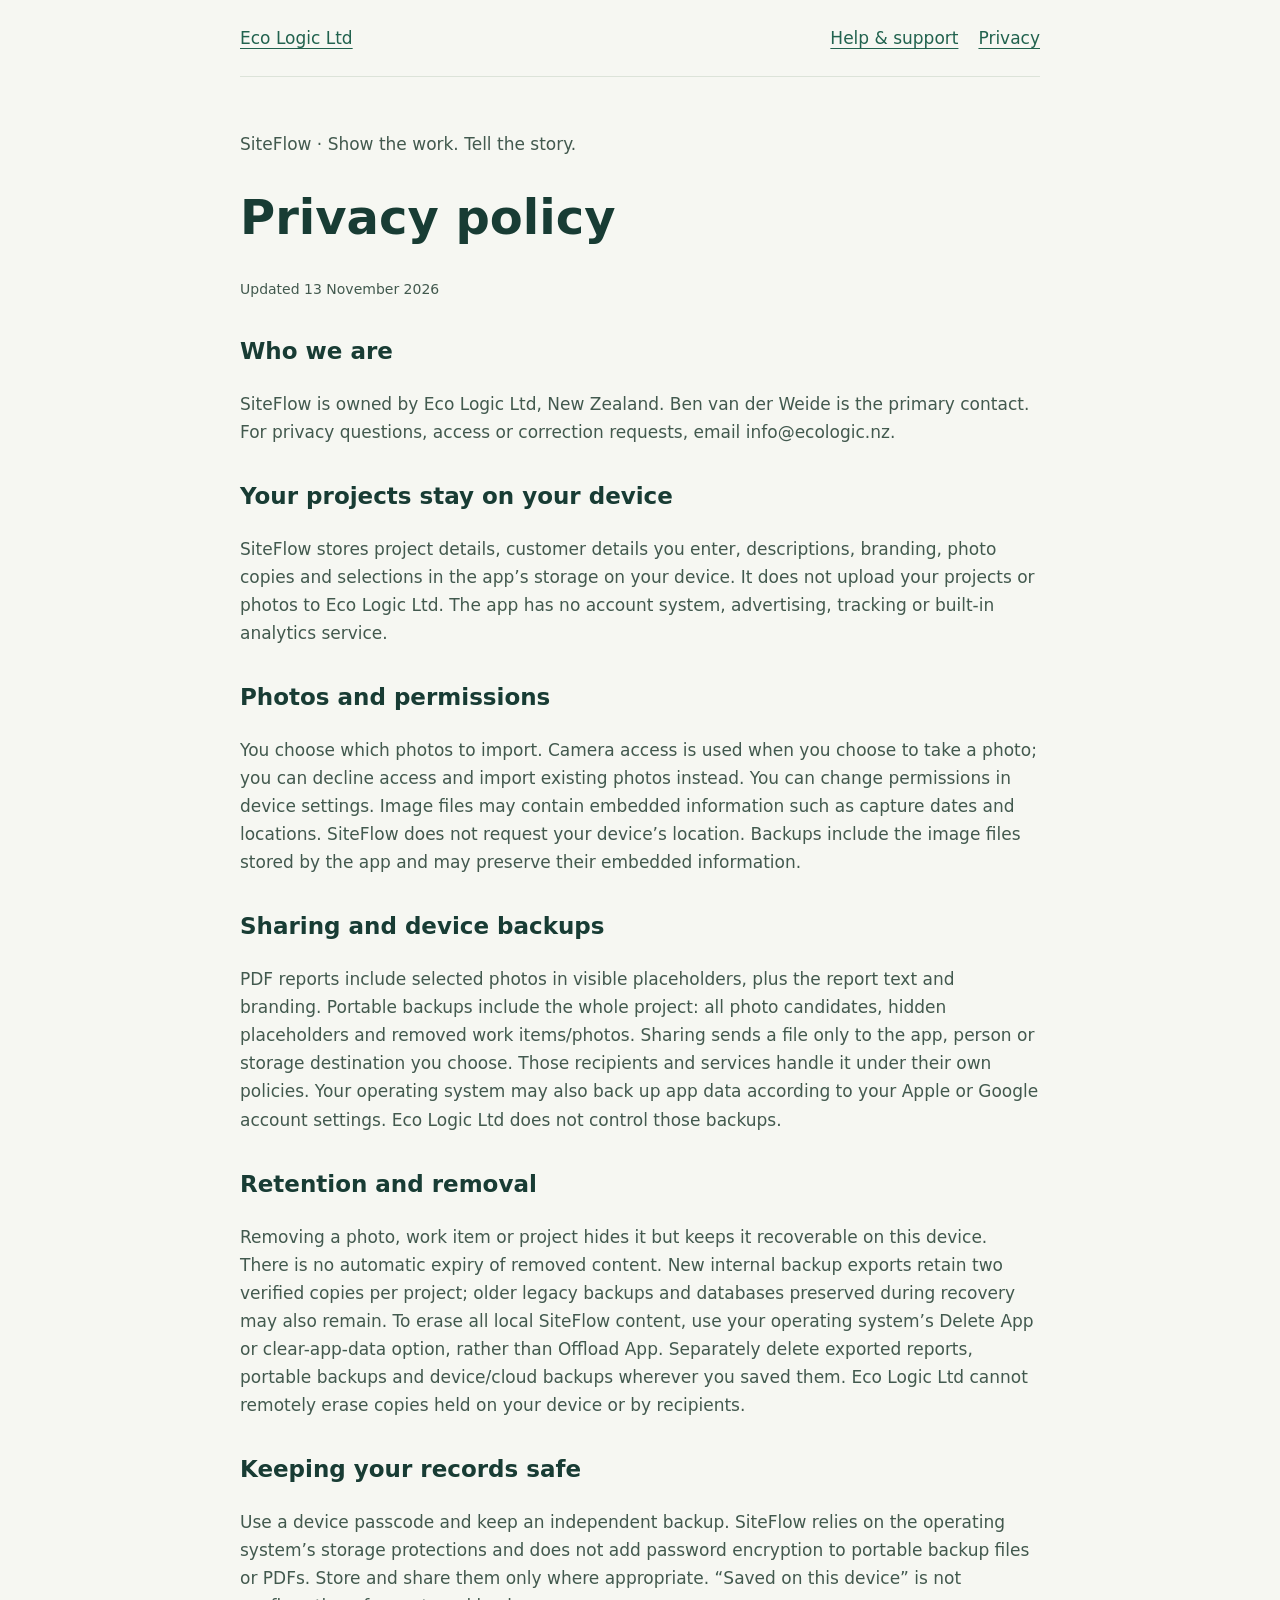
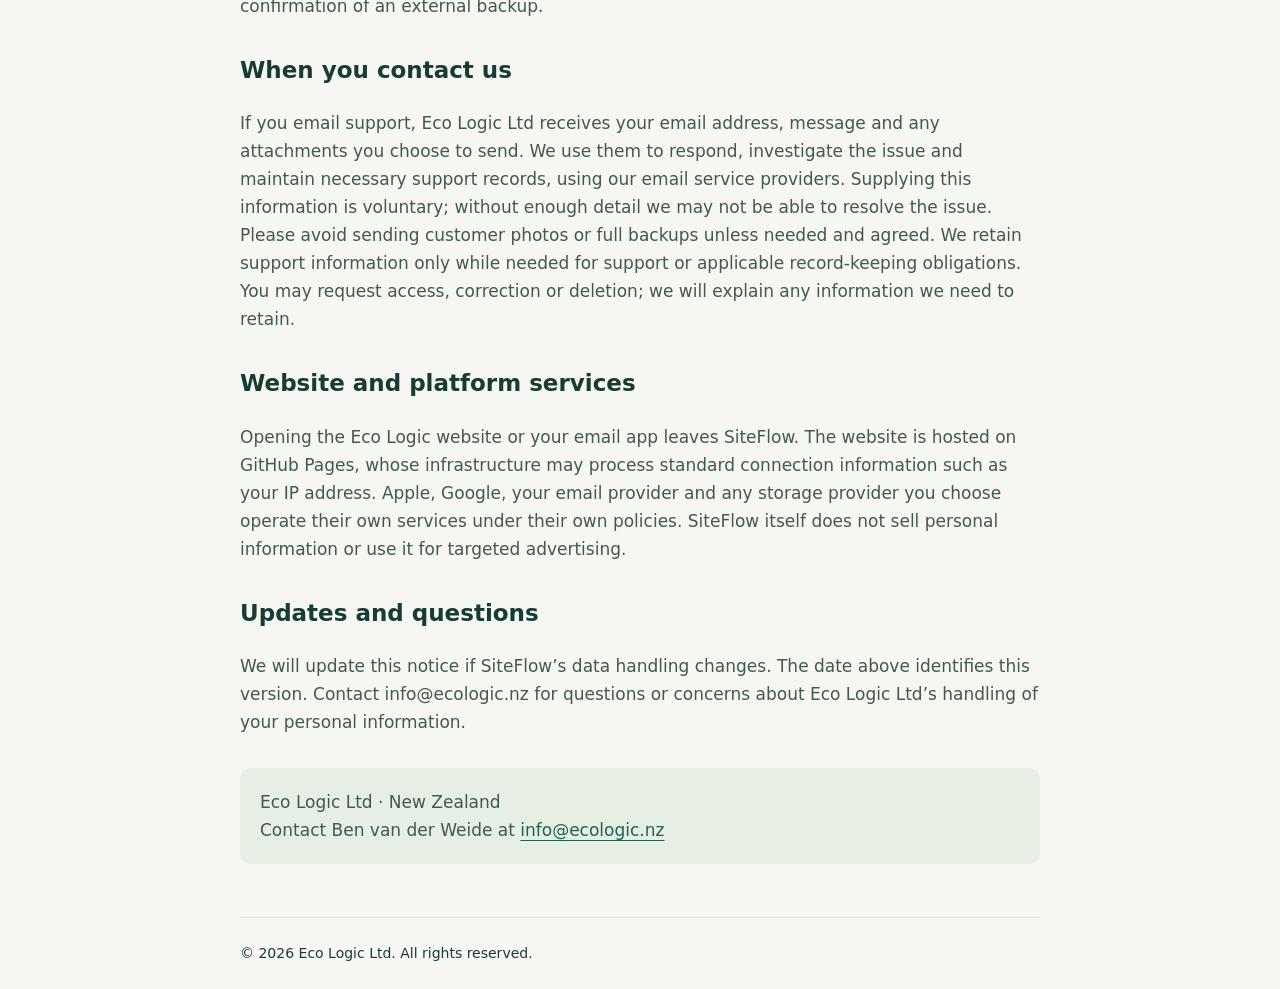
==== siteflow/privacy.html @ 20d71d51 "Add SiteFlow privacy page for release review" ====
<!doctype html>
<html lang="en-NZ"><head><meta charset="utf-8"><meta name="viewport" content="width=device-width, initial-scale=1"><meta name="description" content="Privacy policy for SiteFlow by Eco Logic Ltd"><title>SiteFlow Privacy policy · Eco Logic Ltd</title><style>
*{box-sizing:border-box}body{margin:0;background:#f6f7f2;color:#183c34;font:17px/1.65 system-ui,-apple-system,sans-serif}.wrap{max-width:800px;width:90%;margin:auto}header{display:flex;justify-content:space-between;gap:20px;flex-wrap:wrap;padding:24px 0;border-bottom:1px solid #dce3d9}a{color:#21624e;text-underline-offset:4px;overflow-wrap:anywhere}a:focus-visible{outline:3px solid #b46d24;outline-offset:4px}nav{display:flex;gap:20px;flex-wrap:wrap}main{padding:36px 0}h1{font-size:clamp(32px,6vw,48px);line-height:1.15}h2{font-size:23px;margin-top:32px}p{color:#42594e}footer{border-top:1px solid #dce3d9;padding:24px 0;font-size:14px}.updated{font-size:14px}.contact{padding:20px;background:#e7eee3;border-radius:10px;margin-top:32px}</style></head><body><div class="wrap"><header><a href="/">Eco Logic Ltd</a><nav aria-label="SiteFlow"><a href="support.html">Help & support</a><a href="privacy.html">Privacy</a></nav></header><main><p>SiteFlow · Show the work. Tell the story.</p><h1>Privacy policy</h1><p class="updated">Updated 13 November 2026</p><section><h2>Who we are</h2><p>SiteFlow is owned by Eco Logic Ltd, New Zealand. Ben van der Weide is the primary contact. For privacy questions, access or correction requests, email info@ecologic.nz.</p></section><section><h2>Your projects stay on your device</h2><p>SiteFlow stores project details, customer details you enter, descriptions, branding, photo copies and selections in the app’s storage on your device. It does not upload your projects or photos to Eco Logic Ltd. The app has no account system, advertising, tracking or built-in analytics service.</p></section><section><h2>Photos and permissions</h2><p>You choose which photos to import. Camera access is used when you choose to take a photo; you can decline access and import existing photos instead. You can change permissions in device settings. Image files may contain embedded information such as capture dates and locations. SiteFlow does not request your device’s location. Backups include the image files stored by the app and may preserve their embedded information.</p></section><section><h2>Sharing and device backups</h2><p>PDF reports include selected photos in visible placeholders, plus the report text and branding. Portable backups include the whole project: all photo candidates, hidden placeholders and removed work items/photos. Sharing sends a file only to the app, person or storage destination you choose. Those recipients and services handle it under their own policies. Your operating system may also back up app data according to your Apple or Google account settings. Eco Logic Ltd does not control those backups.</p></section><section><h2>Retention and removal</h2><p>Removing a photo, work item or project hides it but keeps it recoverable on this device. There is no automatic expiry of removed content. New internal backup exports retain two verified copies per project; older legacy backups and databases preserved during recovery may also remain. To erase all local SiteFlow content, use your operating system’s Delete App or clear-app-data option, rather than Offload App. Separately delete exported reports, portable backups and device/cloud backups wherever you saved them. Eco Logic Ltd cannot remotely erase copies held on your device or by recipients.</p></section><section><h2>Keeping your records safe</h2><p>Use a device passcode and keep an independent backup. SiteFlow relies on the operating system’s storage protections and does not add password encryption to portable backup files or PDFs. Store and share them only where appropriate. “Saved on this device” is not confirmation of an external backup.</p></section><section><h2>When you contact us</h2><p>If you email support, Eco Logic Ltd receives your email address, message and any attachments you choose to send. We use them to respond, investigate the issue and maintain necessary support records, using our email service providers. Supplying this information is voluntary; without enough detail we may not be able to resolve the issue. Please avoid sending customer photos or full backups unless needed and agreed. We retain support information only while needed for support or applicable record-keeping obligations. You may request access, correction or deletion; we will explain any information we need to retain.</p></section><section><h2>Website and platform services</h2><p>Opening the Eco Logic website or your email app leaves SiteFlow. The website is hosted on GitHub Pages, whose infrastructure may process standard connection information such as your IP address. Apple, Google, your email provider and any storage provider you choose operate their own services under their own policies. SiteFlow itself does not sell personal information or use it for targeted advertising.</p></section><section><h2>Updates and questions</h2><p>We will update this notice if SiteFlow’s data handling changes. The date above identifies this version. Contact info@ecologic.nz for questions or concerns about Eco Logic Ltd’s handling of your personal information.</p></section><p class="contact">Eco Logic Ltd · New Zealand<br>Contact Ben van der Weide at <a href="mailto:info@ecologic.nz">info@ecologic.nz</a></p></main><footer>© 2026 Eco Logic Ltd. All rights reserved.</footer></div></body></html>
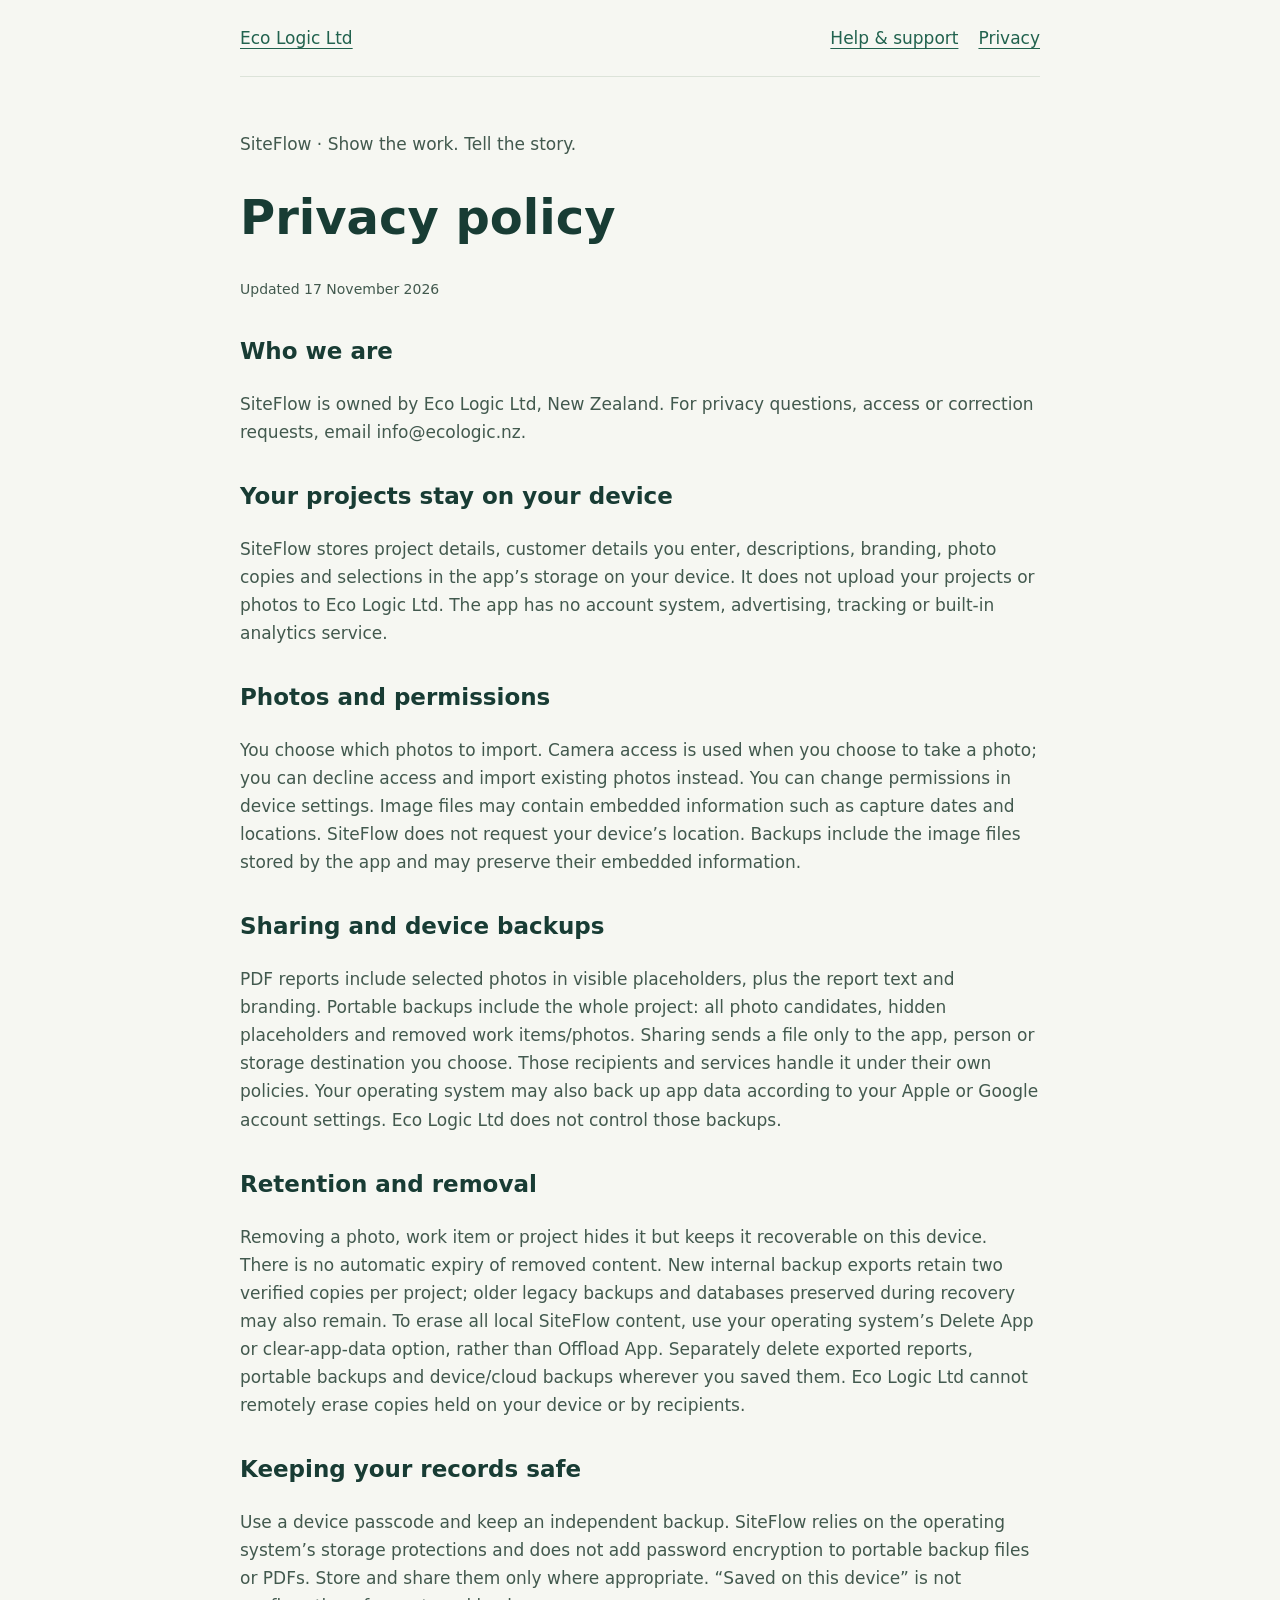
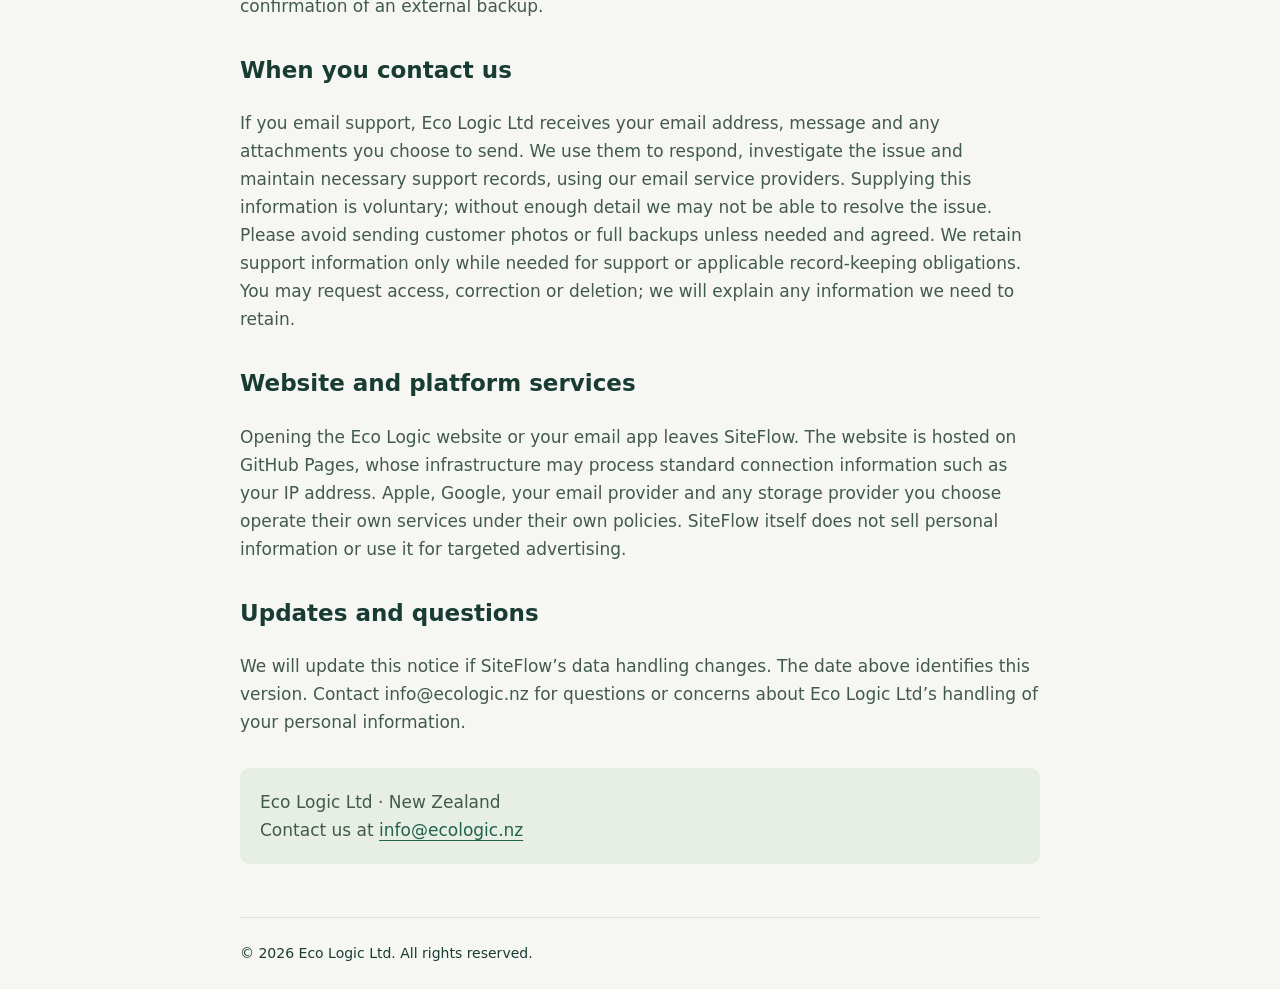
==== commit 2b4ac9ef: "Use company contact details on SiteFlow privacy page" ====
--- a/siteflow/privacy.html
+++ b/siteflow/privacy.html
@@ -1,3 +1,3 @@
 <!doctype html>
 <html lang="en-NZ"><head><meta charset="utf-8"><meta name="viewport" content="width=device-width, initial-scale=1"><meta name="description" content="Privacy policy for SiteFlow by Eco Logic Ltd"><title>SiteFlow Privacy policy · Eco Logic Ltd</title><style>
-*{box-sizing:border-box}body{margin:0;background:#f6f7f2;color:#183c34;font:17px/1.65 system-ui,-apple-system,sans-serif}.wrap{max-width:800px;width:90%;margin:auto}header{display:flex;justify-content:space-between;gap:20px;flex-wrap:wrap;padding:24px 0;border-bottom:1px solid #dce3d9}a{color:#21624e;text-underline-offset:4px;overflow-wrap:anywhere}a:focus-visible{outline:3px solid #b46d24;outline-offset:4px}nav{display:flex;gap:20px;flex-wrap:wrap}main{padding:36px 0}h1{font-size:clamp(32px,6vw,48px);line-height:1.15}h2{font-size:23px;margin-top:32px}p{color:#42594e}footer{border-top:1px solid #dce3d9;padding:24px 0;font-size:14px}.updated{font-size:14px}.contact{padding:20px;background:#e7eee3;border-radius:10px;margin-top:32px}</style></head><body><div class="wrap"><header><a href="/">Eco Logic Ltd</a><nav aria-label="SiteFlow"><a href="support.html">Help & support</a><a href="privacy.html">Privacy</a></nav></header><main><p>SiteFlow · Show the work. Tell the story.</p><h1>Privacy policy</h1><p class="updated">Updated 13 November 2026</p><section><h2>Who we are</h2><p>SiteFlow is owned by Eco Logic Ltd, New Zealand. Ben van der Weide is the primary contact. For privacy questions, access or correction requests, email info@ecologic.nz.</p></section><section><h2>Your projects stay on your device</h2><p>SiteFlow stores project details, customer details you enter, descriptions, branding, photo copies and selections in the app’s storage on your device. It does not upload your projects or photos to Eco Logic Ltd. The app has no account system, advertising, tracking or built-in analytics service.</p></section><section><h2>Photos and permissions</h2><p>You choose which photos to import. Camera access is used when you choose to take a photo; you can decline access and import existing photos instead. You can change permissions in device settings. Image files may contain embedded information such as capture dates and locations. SiteFlow does not request your device’s location. Backups include the image files stored by the app and may preserve their embedded information.</p></section><section><h2>Sharing and device backups</h2><p>PDF reports include selected photos in visible placeholders, plus the report text and branding. Portable backups include the whole project: all photo candidates, hidden placeholders and removed work items/photos. Sharing sends a file only to the app, person or storage destination you choose. Those recipients and services handle it under their own policies. Your operating system may also back up app data according to your Apple or Google account settings. Eco Logic Ltd does not control those backups.</p></section><section><h2>Retention and removal</h2><p>Removing a photo, work item or project hides it but keeps it recoverable on this device. There is no automatic expiry of removed content. New internal backup exports retain two verified copies per project; older legacy backups and databases preserved during recovery may also remain. To erase all local SiteFlow content, use your operating system’s Delete App or clear-app-data option, rather than Offload App. Separately delete exported reports, portable backups and device/cloud backups wherever you saved them. Eco Logic Ltd cannot remotely erase copies held on your device or by recipients.</p></section><section><h2>Keeping your records safe</h2><p>Use a device passcode and keep an independent backup. SiteFlow relies on the operating system’s storage protections and does not add password encryption to portable backup files or PDFs. Store and share them only where appropriate. “Saved on this device” is not confirmation of an external backup.</p></section><section><h2>When you contact us</h2><p>If you email support, Eco Logic Ltd receives your email address, message and any attachments you choose to send. We use them to respond, investigate the issue and maintain necessary support records, using our email service providers. Supplying this information is voluntary; without enough detail we may not be able to resolve the issue. Please avoid sending customer photos or full backups unless needed and agreed. We retain support information only while needed for support or applicable record-keeping obligations. You may request access, correction or deletion; we will explain any information we need to retain.</p></section><section><h2>Website and platform services</h2><p>Opening the Eco Logic website or your email app leaves SiteFlow. The website is hosted on GitHub Pages, whose infrastructure may process standard connection information such as your IP address. Apple, Google, your email provider and any storage provider you choose operate their own services under their own policies. SiteFlow itself does not sell personal information or use it for targeted advertising.</p></section><section><h2>Updates and questions</h2><p>We will update this notice if SiteFlow’s data handling changes. The date above identifies this version. Contact info@ecologic.nz for questions or concerns about Eco Logic Ltd’s handling of your personal information.</p></section><p class="contact">Eco Logic Ltd · New Zealand<br>Contact Ben van der Weide at <a href="mailto:info@ecologic.nz">info@ecologic.nz</a></p></main><footer>© 2026 Eco Logic Ltd. All rights reserved.</footer></div></body></html>+*{box-sizing:border-box}body{margin:0;background:#f6f7f2;color:#183c34;font:17px/1.65 system-ui,-apple-system,sans-serif}.wrap{max-width:800px;width:90%;margin:auto}header{display:flex;justify-content:space-between;gap:20px;flex-wrap:wrap;padding:24px 0;border-bottom:1px solid #dce3d9}a{color:#21624e;text-underline-offset:4px;overflow-wrap:anywhere}a:focus-visible{outline:3px solid #b46d24;outline-offset:4px}nav{display:flex;gap:20px;flex-wrap:wrap}main{padding:36px 0}h1{font-size:clamp(32px,6vw,48px);line-height:1.15}h2{font-size:23px;margin-top:32px}p{color:#42594e}footer{border-top:1px solid #dce3d9;padding:24px 0;font-size:14px}.updated{font-size:14px}.contact{padding:20px;background:#e7eee3;border-radius:10px;margin-top:32px}</style></head><body><div class="wrap"><header><a href="/">Eco Logic Ltd</a><nav aria-label="SiteFlow"><a href="support.html">Help & support</a><a href="privacy.html">Privacy</a></nav></header><main><p>SiteFlow · Show the work. Tell the story.</p><h1>Privacy policy</h1><p class="updated">Updated 17 November 2026</p><section><h2>Who we are</h2><p>SiteFlow is owned by Eco Logic Ltd, New Zealand. For privacy questions, access or correction requests, email info@ecologic.nz.</p></section><section><h2>Your projects stay on your device</h2><p>SiteFlow stores project details, customer details you enter, descriptions, branding, photo copies and selections in the app’s storage on your device. It does not upload your projects or photos to Eco Logic Ltd. The app has no account system, advertising, tracking or built-in analytics service.</p></section><section><h2>Photos and permissions</h2><p>You choose which photos to import. Camera access is used when you choose to take a photo; you can decline access and import existing photos instead. You can change permissions in device settings. Image files may contain embedded information such as capture dates and locations. SiteFlow does not request your device’s location. Backups include the image files stored by the app and may preserve their embedded information.</p></section><section><h2>Sharing and device backups</h2><p>PDF reports include selected photos in visible placeholders, plus the report text and branding. Portable backups include the whole project: all photo candidates, hidden placeholders and removed work items/photos. Sharing sends a file only to the app, person or storage destination you choose. Those recipients and services handle it under their own policies. Your operating system may also back up app data according to your Apple or Google account settings. Eco Logic Ltd does not control those backups.</p></section><section><h2>Retention and removal</h2><p>Removing a photo, work item or project hides it but keeps it recoverable on this device. There is no automatic expiry of removed content. New internal backup exports retain two verified copies per project; older legacy backups and databases preserved during recovery may also remain. To erase all local SiteFlow content, use your operating system’s Delete App or clear-app-data option, rather than Offload App. Separately delete exported reports, portable backups and device/cloud backups wherever you saved them. Eco Logic Ltd cannot remotely erase copies held on your device or by recipients.</p></section><section><h2>Keeping your records safe</h2><p>Use a device passcode and keep an independent backup. SiteFlow relies on the operating system’s storage protections and does not add password encryption to portable backup files or PDFs. Store and share them only where appropriate. “Saved on this device” is not confirmation of an external backup.</p></section><section><h2>When you contact us</h2><p>If you email support, Eco Logic Ltd receives your email address, message and any attachments you choose to send. We use them to respond, investigate the issue and maintain necessary support records, using our email service providers. Supplying this information is voluntary; without enough detail we may not be able to resolve the issue. Please avoid sending customer photos or full backups unless needed and agreed. We retain support information only while needed for support or applicable record-keeping obligations. You may request access, correction or deletion; we will explain any information we need to retain.</p></section><section><h2>Website and platform services</h2><p>Opening the Eco Logic website or your email app leaves SiteFlow. The website is hosted on GitHub Pages, whose infrastructure may process standard connection information such as your IP address. Apple, Google, your email provider and any storage provider you choose operate their own services under their own policies. SiteFlow itself does not sell personal information or use it for targeted advertising.</p></section><section><h2>Updates and questions</h2><p>We will update this notice if SiteFlow’s data handling changes. The date above identifies this version. Contact info@ecologic.nz for questions or concerns about Eco Logic Ltd’s handling of your personal information.</p></section><p class="contact">Eco Logic Ltd · New Zealand<br>Contact us at <a href="mailto:info@ecologic.nz">info@ecologic.nz</a></p></main><footer>© 2026 Eco Logic Ltd. All rights reserved.</footer></div></body></html>
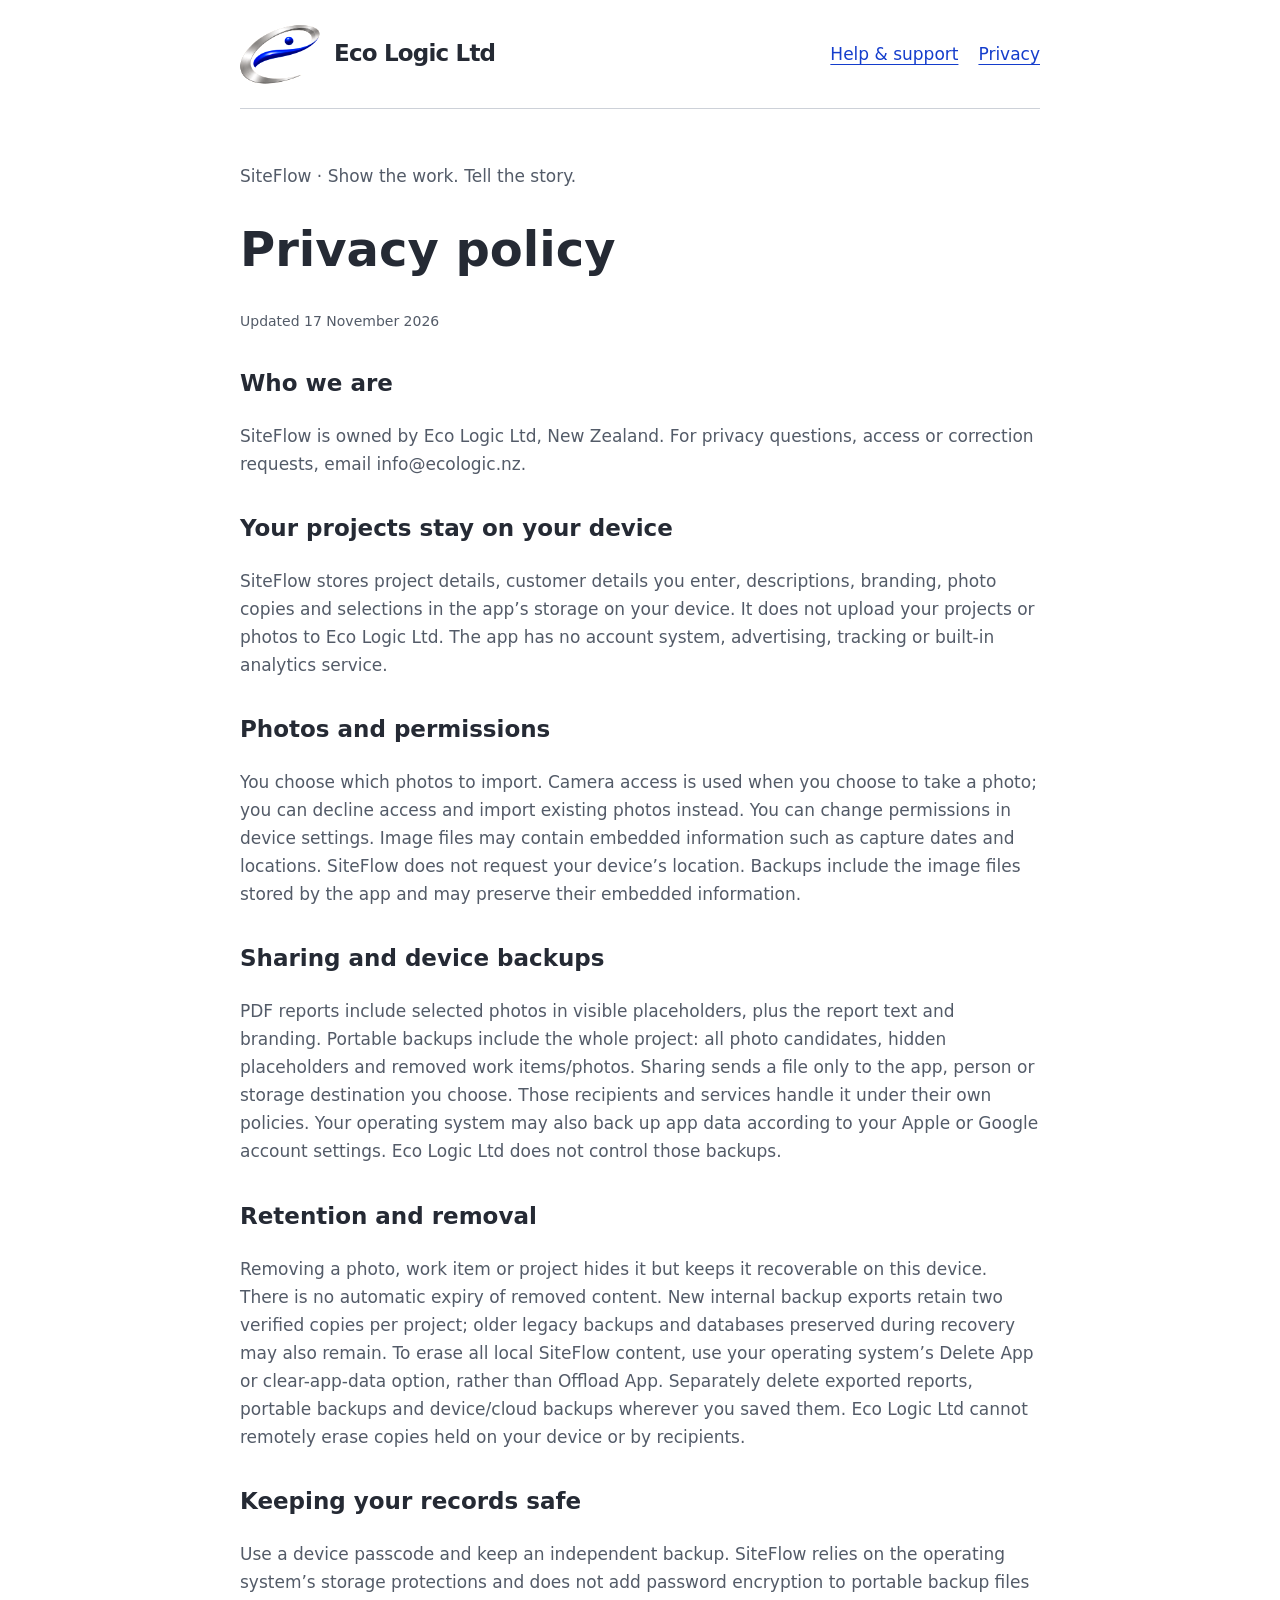
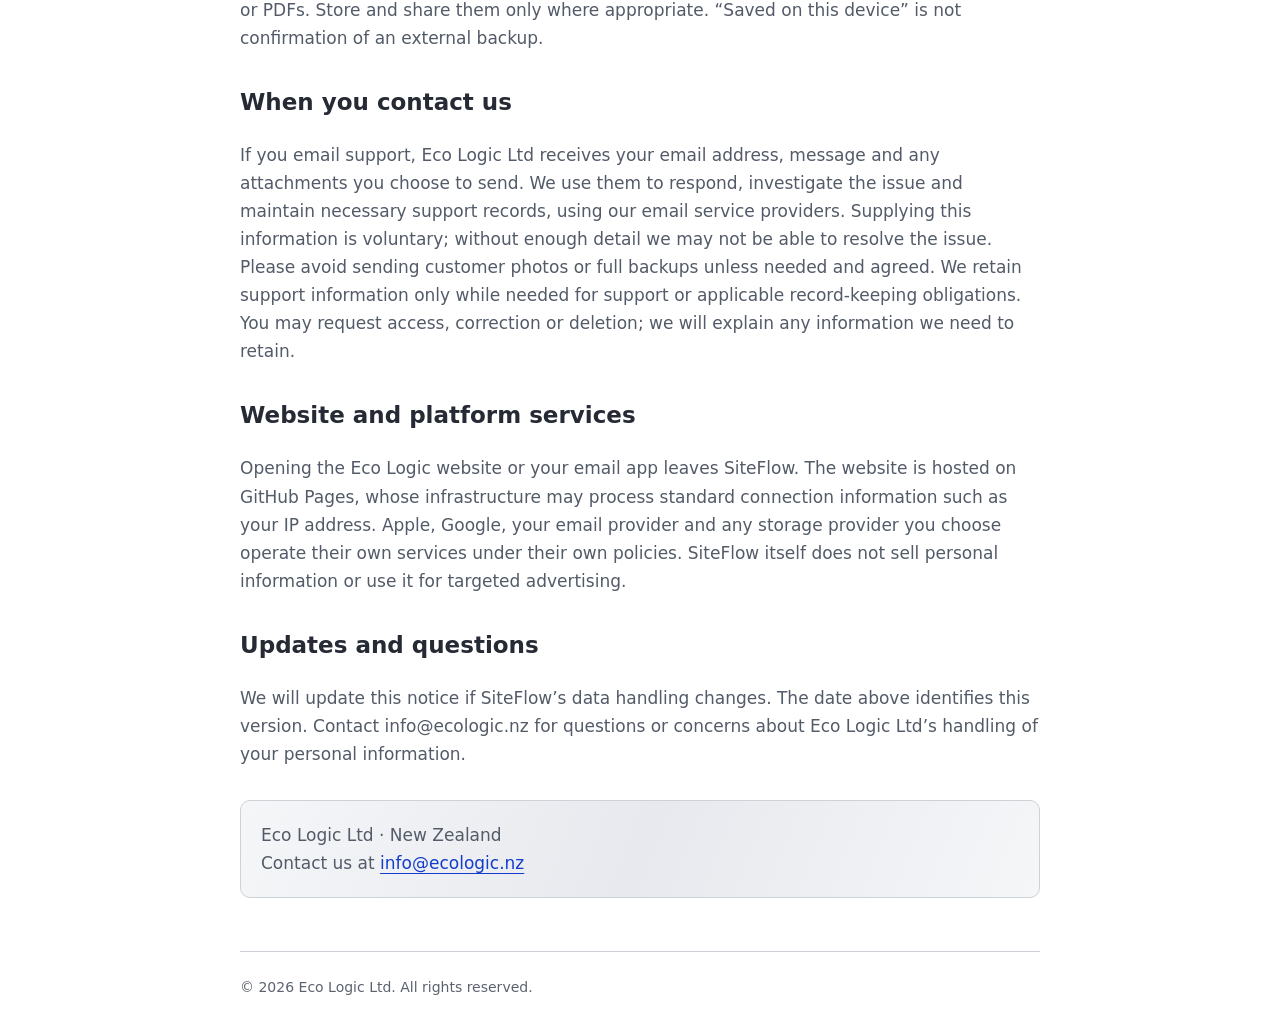
==== commit b333094d: "Apply Eco Logic cobalt and silver branding across website pages" ====
--- a/siteflow/privacy.html
+++ b/siteflow/privacy.html
@@ -1,3 +1,4 @@
 <!doctype html>
 <html lang="en-NZ"><head><meta charset="utf-8"><meta name="viewport" content="width=device-width, initial-scale=1"><meta name="description" content="Privacy policy for SiteFlow by Eco Logic Ltd"><title>SiteFlow Privacy policy · Eco Logic Ltd</title><style>
-*{box-sizing:border-box}body{margin:0;background:#f6f7f2;color:#183c34;font:17px/1.65 system-ui,-apple-system,sans-serif}.wrap{max-width:800px;width:90%;margin:auto}header{display:flex;justify-content:space-between;gap:20px;flex-wrap:wrap;padding:24px 0;border-bottom:1px solid #dce3d9}a{color:#21624e;text-underline-offset:4px;overflow-wrap:anywhere}a:focus-visible{outline:3px solid #b46d24;outline-offset:4px}nav{display:flex;gap:20px;flex-wrap:wrap}main{padding:36px 0}h1{font-size:clamp(32px,6vw,48px);line-height:1.15}h2{font-size:23px;margin-top:32px}p{color:#42594e}footer{border-top:1px solid #dce3d9;padding:24px 0;font-size:14px}.updated{font-size:14px}.contact{padding:20px;background:#e7eee3;border-radius:10px;margin-top:32px}</style></head><body><div class="wrap"><header><a href="/">Eco Logic Ltd</a><nav aria-label="SiteFlow"><a href="support.html">Help & support</a><a href="privacy.html">Privacy</a></nav></header><main><p>SiteFlow · Show the work. Tell the story.</p><h1>Privacy policy</h1><p class="updated">Updated 17 November 2026</p><section><h2>Who we are</h2><p>SiteFlow is owned by Eco Logic Ltd, New Zealand. For privacy questions, access or correction requests, email info@ecologic.nz.</p></section><section><h2>Your projects stay on your device</h2><p>SiteFlow stores project details, customer details you enter, descriptions, branding, photo copies and selections in the app’s storage on your device. It does not upload your projects or photos to Eco Logic Ltd. The app has no account system, advertising, tracking or built-in analytics service.</p></section><section><h2>Photos and permissions</h2><p>You choose which photos to import. Camera access is used when you choose to take a photo; you can decline access and import existing photos instead. You can change permissions in device settings. Image files may contain embedded information such as capture dates and locations. SiteFlow does not request your device’s location. Backups include the image files stored by the app and may preserve their embedded information.</p></section><section><h2>Sharing and device backups</h2><p>PDF reports include selected photos in visible placeholders, plus the report text and branding. Portable backups include the whole project: all photo candidates, hidden placeholders and removed work items/photos. Sharing sends a file only to the app, person or storage destination you choose. Those recipients and services handle it under their own policies. Your operating system may also back up app data according to your Apple or Google account settings. Eco Logic Ltd does not control those backups.</p></section><section><h2>Retention and removal</h2><p>Removing a photo, work item or project hides it but keeps it recoverable on this device. There is no automatic expiry of removed content. New internal backup exports retain two verified copies per project; older legacy backups and databases preserved during recovery may also remain. To erase all local SiteFlow content, use your operating system’s Delete App or clear-app-data option, rather than Offload App. Separately delete exported reports, portable backups and device/cloud backups wherever you saved them. Eco Logic Ltd cannot remotely erase copies held on your device or by recipients.</p></section><section><h2>Keeping your records safe</h2><p>Use a device passcode and keep an independent backup. SiteFlow relies on the operating system’s storage protections and does not add password encryption to portable backup files or PDFs. Store and share them only where appropriate. “Saved on this device” is not confirmation of an external backup.</p></section><section><h2>When you contact us</h2><p>If you email support, Eco Logic Ltd receives your email address, message and any attachments you choose to send. We use them to respond, investigate the issue and maintain necessary support records, using our email service providers. Supplying this information is voluntary; without enough detail we may not be able to resolve the issue. Please avoid sending customer photos or full backups unless needed and agreed. We retain support information only while needed for support or applicable record-keeping obligations. You may request access, correction or deletion; we will explain any information we need to retain.</p></section><section><h2>Website and platform services</h2><p>Opening the Eco Logic website or your email app leaves SiteFlow. The website is hosted on GitHub Pages, whose infrastructure may process standard connection information such as your IP address. Apple, Google, your email provider and any storage provider you choose operate their own services under their own policies. SiteFlow itself does not sell personal information or use it for targeted advertising.</p></section><section><h2>Updates and questions</h2><p>We will update this notice if SiteFlow’s data handling changes. The date above identifies this version. Contact info@ecologic.nz for questions or concerns about Eco Logic Ltd’s handling of your personal information.</p></section><p class="contact">Eco Logic Ltd · New Zealand<br>Contact us at <a href="mailto:info@ecologic.nz">info@ecologic.nz</a></p></main><footer>© 2026 Eco Logic Ltd. All rights reserved.</footer></div></body></html>+*{box-sizing:border-box}body{margin:0;background:#ffffff;color:#252a34;font:17px/1.65 system-ui,-apple-system,sans-serif}.wrap{max-width:800px;width:90%;margin:auto}header{display:flex;justify-content:space-between;gap:20px;flex-wrap:wrap;padding:24px 0;border-bottom:1px solid #cdd1d8}a{color:#143dcc;text-underline-offset:4px;overflow-wrap:anywhere}a:focus-visible{outline:3px solid #143dcc;outline-offset:4px}nav{display:flex;gap:20px;flex-wrap:wrap}main{padding:36px 0}h1{font-size:clamp(32px,6vw,48px);line-height:1.15}h2{font-size:23px;margin-top:32px}p{color:#535b68}footer{border-top:1px solid #cdd1d8;padding:24px 0;font-size:14px}.updated{font-size:14px}.contact{padding:20px;background:#f0f2f5;border-radius:10px;margin-top:32px}</style><link rel="stylesheet" href="/assets/brand.css">
+</head><body><div class="wrap"><header><a class="brand" href="/" aria-label="Eco Logic Ltd home"><span class="brand-mark"><img src="/assets/eco-logic-logo.png" alt="" width="1568" height="1003"></span><span>Eco Logic Ltd</span></a><nav aria-label="SiteFlow"><a href="support.html">Help & support</a><a href="privacy.html">Privacy</a></nav></header><main><p>SiteFlow · Show the work. Tell the story.</p><h1>Privacy policy</h1><p class="updated">Updated 17 November 2026</p><section><h2>Who we are</h2><p>SiteFlow is owned by Eco Logic Ltd, New Zealand. For privacy questions, access or correction requests, email info@ecologic.nz.</p></section><section><h2>Your projects stay on your device</h2><p>SiteFlow stores project details, customer details you enter, descriptions, branding, photo copies and selections in the app’s storage on your device. It does not upload your projects or photos to Eco Logic Ltd. The app has no account system, advertising, tracking or built-in analytics service.</p></section><section><h2>Photos and permissions</h2><p>You choose which photos to import. Camera access is used when you choose to take a photo; you can decline access and import existing photos instead. You can change permissions in device settings. Image files may contain embedded information such as capture dates and locations. SiteFlow does not request your device’s location. Backups include the image files stored by the app and may preserve their embedded information.</p></section><section><h2>Sharing and device backups</h2><p>PDF reports include selected photos in visible placeholders, plus the report text and branding. Portable backups include the whole project: all photo candidates, hidden placeholders and removed work items/photos. Sharing sends a file only to the app, person or storage destination you choose. Those recipients and services handle it under their own policies. Your operating system may also back up app data according to your Apple or Google account settings. Eco Logic Ltd does not control those backups.</p></section><section><h2>Retention and removal</h2><p>Removing a photo, work item or project hides it but keeps it recoverable on this device. There is no automatic expiry of removed content. New internal backup exports retain two verified copies per project; older legacy backups and databases preserved during recovery may also remain. To erase all local SiteFlow content, use your operating system’s Delete App or clear-app-data option, rather than Offload App. Separately delete exported reports, portable backups and device/cloud backups wherever you saved them. Eco Logic Ltd cannot remotely erase copies held on your device or by recipients.</p></section><section><h2>Keeping your records safe</h2><p>Use a device passcode and keep an independent backup. SiteFlow relies on the operating system’s storage protections and does not add password encryption to portable backup files or PDFs. Store and share them only where appropriate. “Saved on this device” is not confirmation of an external backup.</p></section><section><h2>When you contact us</h2><p>If you email support, Eco Logic Ltd receives your email address, message and any attachments you choose to send. We use them to respond, investigate the issue and maintain necessary support records, using our email service providers. Supplying this information is voluntary; without enough detail we may not be able to resolve the issue. Please avoid sending customer photos or full backups unless needed and agreed. We retain support information only while needed for support or applicable record-keeping obligations. You may request access, correction or deletion; we will explain any information we need to retain.</p></section><section><h2>Website and platform services</h2><p>Opening the Eco Logic website or your email app leaves SiteFlow. The website is hosted on GitHub Pages, whose infrastructure may process standard connection information such as your IP address. Apple, Google, your email provider and any storage provider you choose operate their own services under their own policies. SiteFlow itself does not sell personal information or use it for targeted advertising.</p></section><section><h2>Updates and questions</h2><p>We will update this notice if SiteFlow’s data handling changes. The date above identifies this version. Contact info@ecologic.nz for questions or concerns about Eco Logic Ltd’s handling of your personal information.</p></section><p class="contact">Eco Logic Ltd · New Zealand<br>Contact us at <a href="mailto:info@ecologic.nz">info@ecologic.nz</a></p></main><footer>© 2026 Eco Logic Ltd. All rights reserved.</footer></div></body></html>
--- a/assets/brand.css
+++ b/assets/brand.css
@@ -0,0 +1,55 @@
+/* Eco Logic: cobalt, brushed silver, charcoal and white. */
+:root {
+  --cobalt: #143dcc;
+  --ink: #252a34;
+  --muted: #5c6370;
+  --silver: #cdd1d8;
+  --paper: #fff;
+}
+header { align-items: center; }
+.brand {
+  display: inline-flex;
+  align-items: center;
+  gap: 14px;
+  color: var(--ink);
+  font-size: 23px;
+  font-weight: 750;
+  letter-spacing: -.035em;
+  text-decoration: none;
+  white-space: nowrap;
+}
+.brand-mark {
+  display: block;
+  position: relative;
+  overflow: hidden;
+  flex: 0 0 80px;
+  width: 80px;
+  height: 60px;
+}
+.brand-mark img {
+  position: absolute;
+  width: 126px;
+  height: auto;
+  max-width: none;
+  left: -23px;
+  top: -11px;
+  mix-blend-mode: multiply;
+  filter: contrast(1.12);
+}
+a:hover { color: #092790; }
+.brand:hover { color: var(--ink); }
+.button { background: var(--cobalt); box-shadow: 0 3px 10px #143dcc18; }
+.button:hover { background: #092790; color: #fff; }
+article {
+  background: linear-gradient(145deg, #fff 45%, #f4f5f7);
+  box-shadow: 0 4px 18px #252a3406;
+}
+.contact {
+  background: linear-gradient(110deg, #f5f6f8, #e7e9ee 50%, #f5f6f8);
+  border: 1px solid var(--silver);
+}
+footer { color: var(--muted); }
+@media (max-width: 620px) {
+  .brand { font-size: 22px; gap: 12px; }
+  header { align-items: flex-start; }
+}
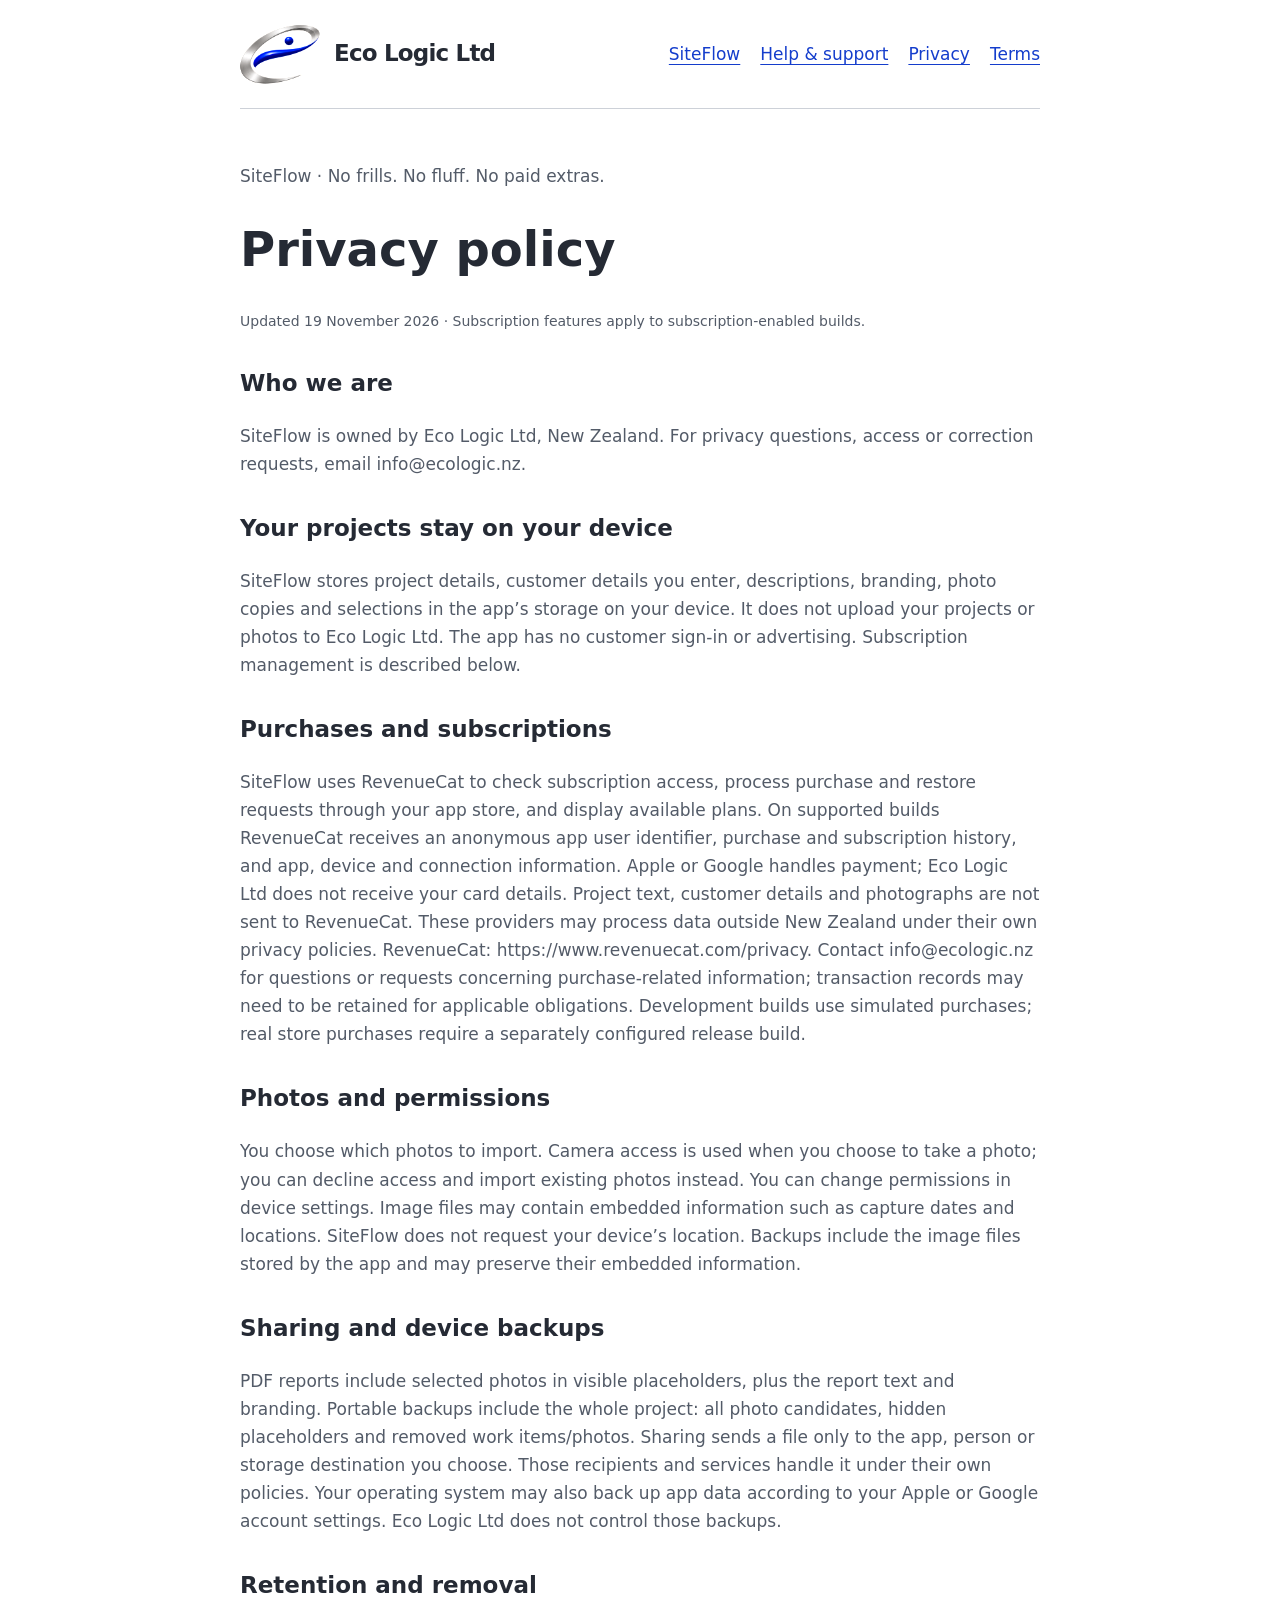
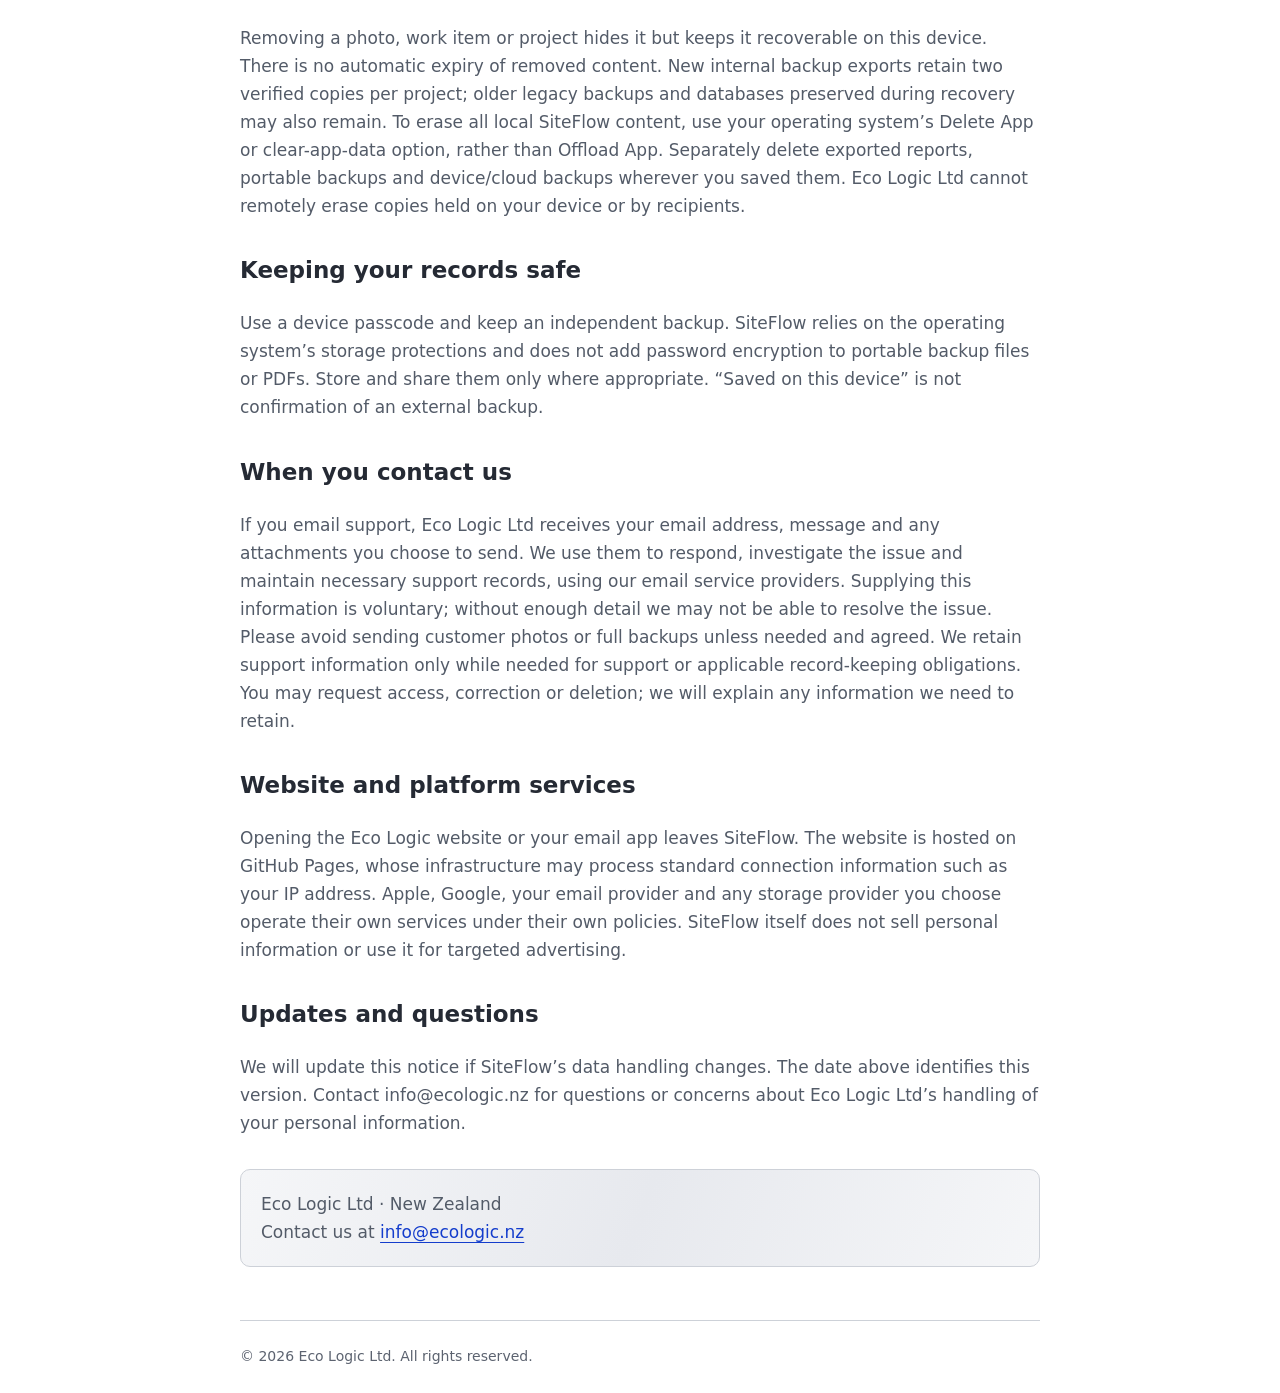
==== commit f98e4538: "Prepare SiteFlow subscription launch pages and update privacy/support" ====
--- a/siteflow/privacy.html
+++ b/siteflow/privacy.html
@@ -1,4 +1,4 @@
 <!doctype html>
 <html lang="en-NZ"><head><meta charset="utf-8"><meta name="viewport" content="width=device-width, initial-scale=1"><meta name="description" content="Privacy policy for SiteFlow by Eco Logic Ltd"><title>SiteFlow Privacy policy · Eco Logic Ltd</title><style>
 *{box-sizing:border-box}body{margin:0;background:#ffffff;color:#252a34;font:17px/1.65 system-ui,-apple-system,sans-serif}.wrap{max-width:800px;width:90%;margin:auto}header{display:flex;justify-content:space-between;gap:20px;flex-wrap:wrap;padding:24px 0;border-bottom:1px solid #cdd1d8}a{color:#143dcc;text-underline-offset:4px;overflow-wrap:anywhere}a:focus-visible{outline:3px solid #143dcc;outline-offset:4px}nav{display:flex;gap:20px;flex-wrap:wrap}main{padding:36px 0}h1{font-size:clamp(32px,6vw,48px);line-height:1.15}h2{font-size:23px;margin-top:32px}p{color:#535b68}footer{border-top:1px solid #cdd1d8;padding:24px 0;font-size:14px}.updated{font-size:14px}.contact{padding:20px;background:#f0f2f5;border-radius:10px;margin-top:32px}</style><link rel="stylesheet" href="/assets/brand.css">
-</head><body><div class="wrap"><header><a class="brand" href="/" aria-label="Eco Logic Ltd home"><span class="brand-mark"><img src="/assets/eco-logic-logo.png" alt="" width="1568" height="1003"></span><span>Eco Logic Ltd</span></a><nav aria-label="SiteFlow"><a href="support.html">Help & support</a><a href="privacy.html">Privacy</a></nav></header><main><p>SiteFlow · Show the work. Tell the story.</p><h1>Privacy policy</h1><p class="updated">Updated 17 November 2026</p><section><h2>Who we are</h2><p>SiteFlow is owned by Eco Logic Ltd, New Zealand. For privacy questions, access or correction requests, email info@ecologic.nz.</p></section><section><h2>Your projects stay on your device</h2><p>SiteFlow stores project details, customer details you enter, descriptions, branding, photo copies and selections in the app’s storage on your device. It does not upload your projects or photos to Eco Logic Ltd. The app has no account system, advertising, tracking or built-in analytics service.</p></section><section><h2>Photos and permissions</h2><p>You choose which photos to import. Camera access is used when you choose to take a photo; you can decline access and import existing photos instead. You can change permissions in device settings. Image files may contain embedded information such as capture dates and locations. SiteFlow does not request your device’s location. Backups include the image files stored by the app and may preserve their embedded information.</p></section><section><h2>Sharing and device backups</h2><p>PDF reports include selected photos in visible placeholders, plus the report text and branding. Portable backups include the whole project: all photo candidates, hidden placeholders and removed work items/photos. Sharing sends a file only to the app, person or storage destination you choose. Those recipients and services handle it under their own policies. Your operating system may also back up app data according to your Apple or Google account settings. Eco Logic Ltd does not control those backups.</p></section><section><h2>Retention and removal</h2><p>Removing a photo, work item or project hides it but keeps it recoverable on this device. There is no automatic expiry of removed content. New internal backup exports retain two verified copies per project; older legacy backups and databases preserved during recovery may also remain. To erase all local SiteFlow content, use your operating system’s Delete App or clear-app-data option, rather than Offload App. Separately delete exported reports, portable backups and device/cloud backups wherever you saved them. Eco Logic Ltd cannot remotely erase copies held on your device or by recipients.</p></section><section><h2>Keeping your records safe</h2><p>Use a device passcode and keep an independent backup. SiteFlow relies on the operating system’s storage protections and does not add password encryption to portable backup files or PDFs. Store and share them only where appropriate. “Saved on this device” is not confirmation of an external backup.</p></section><section><h2>When you contact us</h2><p>If you email support, Eco Logic Ltd receives your email address, message and any attachments you choose to send. We use them to respond, investigate the issue and maintain necessary support records, using our email service providers. Supplying this information is voluntary; without enough detail we may not be able to resolve the issue. Please avoid sending customer photos or full backups unless needed and agreed. We retain support information only while needed for support or applicable record-keeping obligations. You may request access, correction or deletion; we will explain any information we need to retain.</p></section><section><h2>Website and platform services</h2><p>Opening the Eco Logic website or your email app leaves SiteFlow. The website is hosted on GitHub Pages, whose infrastructure may process standard connection information such as your IP address. Apple, Google, your email provider and any storage provider you choose operate their own services under their own policies. SiteFlow itself does not sell personal information or use it for targeted advertising.</p></section><section><h2>Updates and questions</h2><p>We will update this notice if SiteFlow’s data handling changes. The date above identifies this version. Contact info@ecologic.nz for questions or concerns about Eco Logic Ltd’s handling of your personal information.</p></section><p class="contact">Eco Logic Ltd · New Zealand<br>Contact us at <a href="mailto:info@ecologic.nz">info@ecologic.nz</a></p></main><footer>© 2026 Eco Logic Ltd. All rights reserved.</footer></div></body></html>+</head><body><div class="wrap"><header><a class="brand" href="/" aria-label="Eco Logic Ltd home"><span class="brand-mark"><img src="/assets/eco-logic-logo.png" alt="" width="1568" height="1003"></span><span>Eco Logic Ltd</span></a><nav aria-label="SiteFlow"><a href="index.html">SiteFlow</a><a href="support.html">Help & support</a><a href="privacy.html">Privacy</a><a href="terms.html">Terms</a></nav></header><main><p>SiteFlow · No frills. No fluff. No paid extras.</p><h1>Privacy policy</h1><p class="updated">Updated 19 November 2026 · Subscription features apply to subscription-enabled builds.</p><section><h2>Who we are</h2><p>SiteFlow is owned by Eco Logic Ltd, New Zealand. For privacy questions, access or correction requests, email info@ecologic.nz.</p></section><section><h2>Your projects stay on your device</h2><p>SiteFlow stores project details, customer details you enter, descriptions, branding, photo copies and selections in the app’s storage on your device. It does not upload your projects or photos to Eco Logic Ltd. The app has no customer sign-in or advertising. Subscription management is described below.</p></section><section><h2>Purchases and subscriptions</h2><p>SiteFlow uses RevenueCat to check subscription access, process purchase and restore requests through your app store, and display available plans. On supported builds RevenueCat receives an anonymous app user identifier, purchase and subscription history, and app, device and connection information. Apple or Google handles payment; Eco Logic Ltd does not receive your card details. Project text, customer details and photographs are not sent to RevenueCat. These providers may process data outside New Zealand under their own privacy policies. RevenueCat: https://www.revenuecat.com/privacy. Contact info@ecologic.nz for questions or requests concerning purchase-related information; transaction records may need to be retained for applicable obligations. Development builds use simulated purchases; real store purchases require a separately configured release build.</p></section><section><h2>Photos and permissions</h2><p>You choose which photos to import. Camera access is used when you choose to take a photo; you can decline access and import existing photos instead. You can change permissions in device settings. Image files may contain embedded information such as capture dates and locations. SiteFlow does not request your device’s location. Backups include the image files stored by the app and may preserve their embedded information.</p></section><section><h2>Sharing and device backups</h2><p>PDF reports include selected photos in visible placeholders, plus the report text and branding. Portable backups include the whole project: all photo candidates, hidden placeholders and removed work items/photos. Sharing sends a file only to the app, person or storage destination you choose. Those recipients and services handle it under their own policies. Your operating system may also back up app data according to your Apple or Google account settings. Eco Logic Ltd does not control those backups.</p></section><section><h2>Retention and removal</h2><p>Removing a photo, work item or project hides it but keeps it recoverable on this device. There is no automatic expiry of removed content. New internal backup exports retain two verified copies per project; older legacy backups and databases preserved during recovery may also remain. To erase all local SiteFlow content, use your operating system’s Delete App or clear-app-data option, rather than Offload App. Separately delete exported reports, portable backups and device/cloud backups wherever you saved them. Eco Logic Ltd cannot remotely erase copies held on your device or by recipients.</p></section><section><h2>Keeping your records safe</h2><p>Use a device passcode and keep an independent backup. SiteFlow relies on the operating system’s storage protections and does not add password encryption to portable backup files or PDFs. Store and share them only where appropriate. “Saved on this device” is not confirmation of an external backup.</p></section><section><h2>When you contact us</h2><p>If you email support, Eco Logic Ltd receives your email address, message and any attachments you choose to send. We use them to respond, investigate the issue and maintain necessary support records, using our email service providers. Supplying this information is voluntary; without enough detail we may not be able to resolve the issue. Please avoid sending customer photos or full backups unless needed and agreed. We retain support information only while needed for support or applicable record-keeping obligations. You may request access, correction or deletion; we will explain any information we need to retain.</p></section><section><h2>Website and platform services</h2><p>Opening the Eco Logic website or your email app leaves SiteFlow. The website is hosted on GitHub Pages, whose infrastructure may process standard connection information such as your IP address. Apple, Google, your email provider and any storage provider you choose operate their own services under their own policies. SiteFlow itself does not sell personal information or use it for targeted advertising.</p></section><section><h2>Updates and questions</h2><p>We will update this notice if SiteFlow’s data handling changes. The date above identifies this version. Contact info@ecologic.nz for questions or concerns about Eco Logic Ltd’s handling of your personal information.</p></section><p class="contact">Eco Logic Ltd · New Zealand<br>Contact us at <a href="mailto:info@ecologic.nz">info@ecologic.nz</a></p></main><footer>© 2026 Eco Logic Ltd. All rights reserved.</footer></div></body></html>
